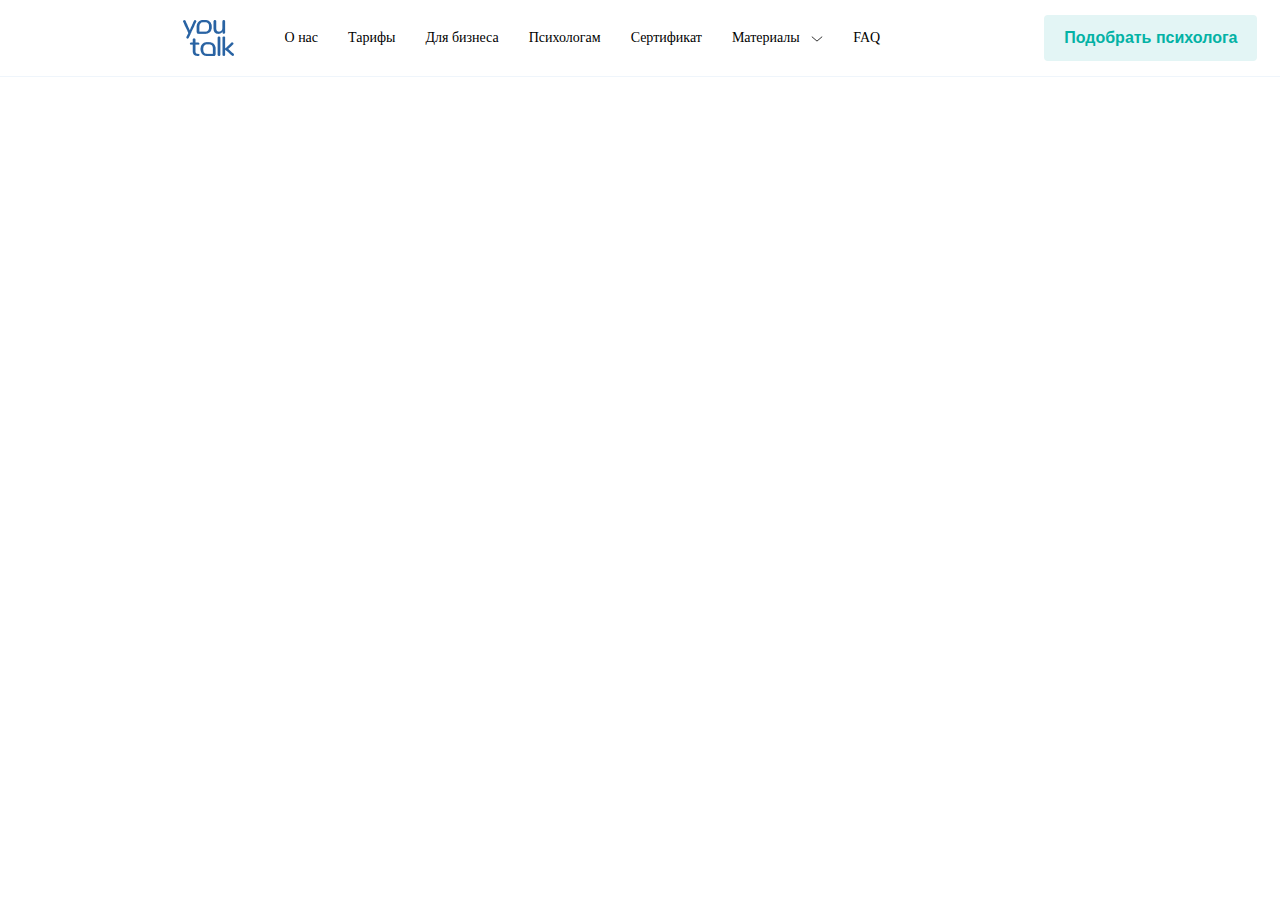
==== YouTalk/main.html @ c2cd1e73 "YouTalk начало" ====
<!DOCTYPE html>
<html lang="ru">
<head>
    <meta charset="utf-8">
    <title>YouTalk</title>
    <link rel="stylesheet" href="./fonts/font.css"  />
    <link href="./css/style.css" rel="stylesheet"/>

</head>
<body>
    <header class="header">
        <img class="header__img" src="images/logo.png">
        <nav class="header__nav">
            <a class="header__link" href="#">О нас</a>
            <a class="header__link" href="#">Тарифы</a>
            <a class="header__link" href="#">Для бизнеса</a>
            <a class="header__link" href="#">Психологам</a>
            <a class="header__link" href="#">Сертификат</a>
            <a class="header__link" href="#">Материалы <img class="header__link_img" src="images/Vector.svg"></a> 
            <a class="header__link" href="#">FAQ</a>
        </nav>
        <button class="header__button">Подобрать психолога</button>
    </header>

    <main class="main">
          
             
    </main>

    <footer class="footer">
        
    </footer>
</body>
</html>
---- YouTalk/css/style.css ----
body{
    margin: 0;
    font-family: Montserrat;
}
.header{
    width: 1440px;
    height: 76px;
    background-color: #ffffff;
    border-bottom: solid 1px #EFF5FB;
    display: flex;
    flex-flow: row nowrap;
    align-items: center;
    justify-content: center;
}
.header__img{
    margin-right: 51px;
    cursor: pointer;
}
.header__nav{
    display: flex;
    flex-flow: row nowrap;
    justify-content: space-between;
    
}
.header__link{
    text-decoration: none;
    color: black;
    font-size: 14px;
    margin-right: 30px;
}
.header__link:nth-last-child(1){
    margin-right: 0px;;
}
.header__link_img{
    margin-left: 8px;
}
.header__button{
    margin-left: 164px;
    text-decoration: none;
    font-size: 16px;
    font-weight: bold;
    border: 0px;
    border-radius: 4px;
    background-color: #E3F5F5;
    color: #03B2A5;
    padding: 14px 20px 14px 20px;
    cursor: pointer;

}


/*iPad Pro 12.9"*/
@media (max-width: 1024px) {
    .header{
        width: 1440px;
    }
    .header__img{
        margin-right: 32px;
    }
    .header__link{
        margin-right: 16px;
    }
    .header__link_img{
        margin-left: 4px;
    }
    .header__button{
        margin-left: 20px;
    }
}

/*iPad mini - 2*/
@media (max-width: 768px) {
    .header{
        width: 768px;
    }
    .header__img{
        margin-right: 32px;
    }
    .header__link{
        margin-right: 16px;
    }
    .header__link_img{
        margin-left: 4px;
    }
    .header__button{
        margin-left: 20px;
    }
}
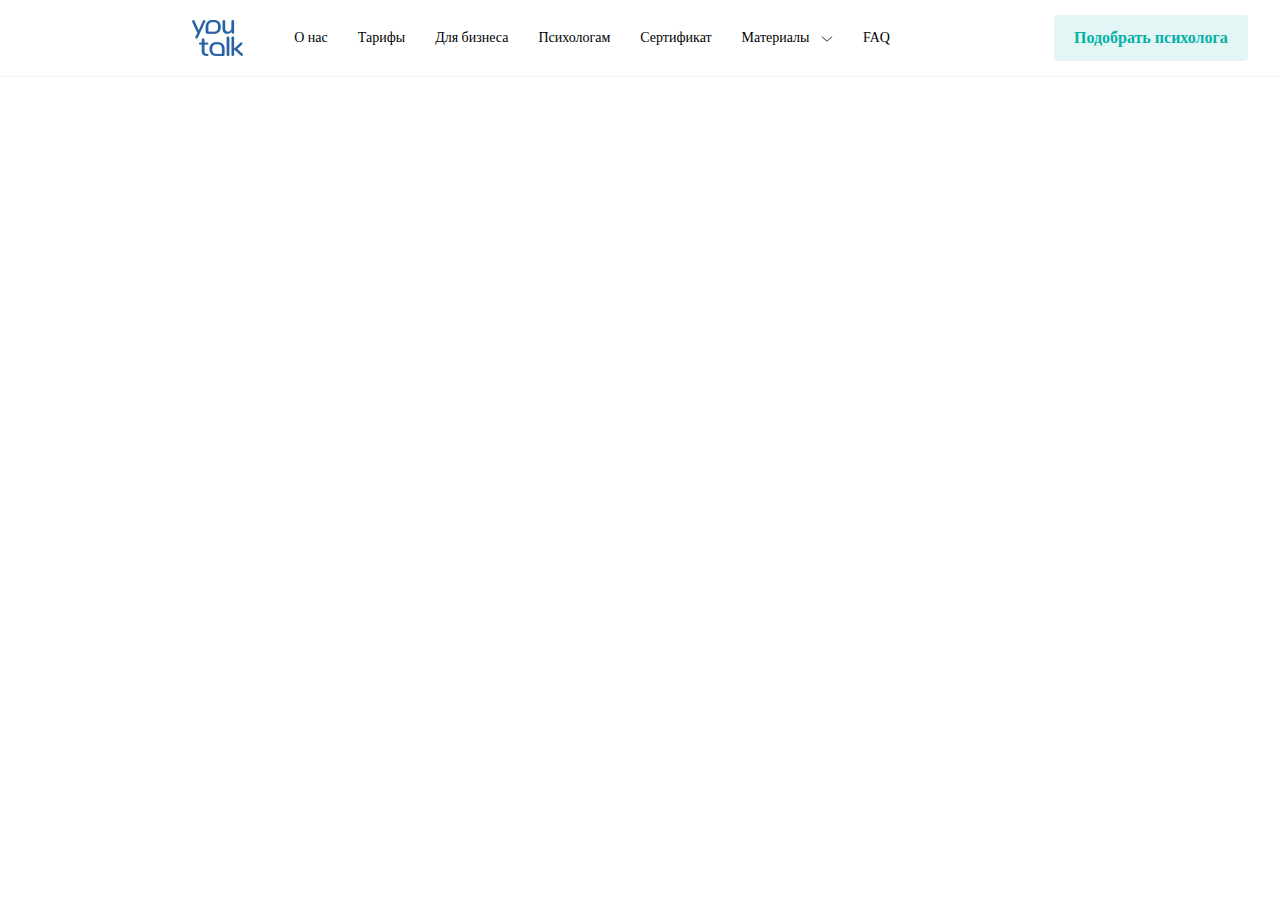
==== commit 278ee193: "Бургер-меню" ====
--- a/YouTalk/main.html
+++ b/YouTalk/main.html
@@ -18,8 +18,10 @@
             <a class="header__link" href="#">Сертификат</a>
             <a class="header__link" href="#">Материалы <img class="header__link_img" src="images/Vector.svg"></a> 
             <a class="header__link" href="#">FAQ</a>
+            
         </nav>
         <button class="header__button">Подобрать психолога</button>
+        <img class="header__burger-menu" src="images/burger-menu.png">
     </header>
 
     <main class="main">
--- a/YouTalk/fonts/font.css
+++ b/YouTalk/fonts/font.css
@@ -0,0 +1,16 @@
+@font-face {
+    font-family: 'Montserrat-Medium';
+    font-style: normal;
+    src: 
+        url("Montserrat-Medium") format("woff2"),
+        url("Montserrat-Medium") format("woff"),
+        url("Montserrat-Medium") format("ttf");
+}
+@font-face {
+    font-family: 'Montserrat-Bold';
+    font-style: normal;
+    src: 
+        url("Montserrat-Bold") format("woff2"),
+        url("Montserrat-Bold") format("woff"),
+        url("Montserrat-Bold") format("ttf");
+}--- a/YouTalk/css/style.css
+++ b/YouTalk/css/style.css
@@ -1,6 +1,5 @@
 body{
     margin: 0;
-    font-family: Montserrat;
 }
 .header{
     width: 1440px;
@@ -20,7 +19,7 @@
     display: flex;
     flex-flow: row nowrap;
     justify-content: space-between;
-    
+    font-family: 'Montserrat-Medium';
 }
 .header__link{
     text-decoration: none;
@@ -45,14 +44,17 @@
     color: #03B2A5;
     padding: 14px 20px 14px 20px;
     cursor: pointer;
-
+    font-family: 'Montserrat-Bold';
+}
+.header__burger-menu{
+    display: none;
 }
 
 
 /*iPad Pro 12.9"*/
 @media (max-width: 1024px) {
     .header{
-        width: 1440px;
+        width: 1024px;
     }
     .header__img{
         margin-right: 32px;
@@ -74,15 +76,19 @@
         width: 768px;
     }
     .header__img{
-        margin-right: 32px;
+        margin-right: 0;
+        margin-left: 20px;
     }
     .header__link{
         margin-right: 16px;
     }
     .header__link_img{
-        margin-left: 4px;
+        display: none;
     }
     .header__button{
-        margin-left: 20px;
+        display: none;
+    }
+    .header__burger-menu{
+        display: flex;
     }
 }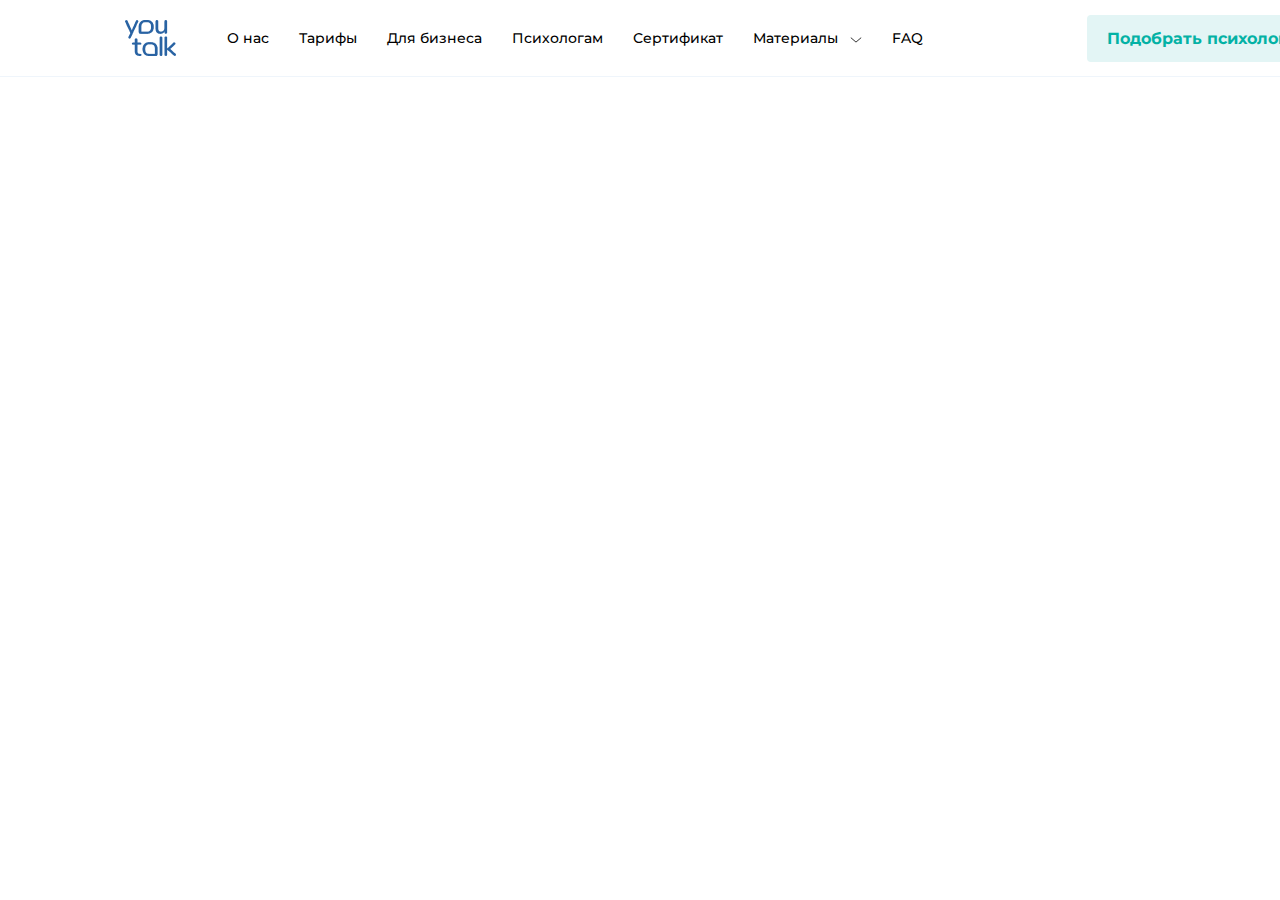
==== commit 22f46b00: "Проблема со шрифтам" ====
--- a/YouTalk/main.html
+++ b/YouTalk/main.html
@@ -3,7 +3,7 @@
 <head>
     <meta charset="utf-8">
     <title>YouTalk</title>
-    <link rel="stylesheet" href="./fonts/font.css"  />
+    <link rel="stylesheet" href="./fonts/font.css" />
     <link href="./css/style.css" rel="stylesheet"/>
 
 </head>
--- a/YouTalk/fonts/font.css
+++ b/YouTalk/fonts/font.css
@@ -1,16 +1,18 @@
 @font-face {
     font-family: 'Montserrat-Medium';
     font-style: normal;
-    src: 
-        url("Montserrat-Medium") format("woff2"),
-        url("Montserrat-Medium") format("woff"),
-        url("Montserrat-Medium") format("ttf");
+    font-weight: 400;
+    src: local("Montserrat"),
+        url("/YouTalk/fonts/Montserrat-Medium.woff2") format("woff2"),
+        url("/YouTalk/fonts/Montserrat-Medium.woff") format("woff"),
+        url("/YouTalk/fonts/Montserrat-Medium.ttf") format("ttf");
 }
 @font-face {
     font-family: 'Montserrat-Bold';
     font-style: normal;
-    src: 
-        url("Montserrat-Bold") format("woff2"),
-        url("Montserrat-Bold") format("woff"),
-        url("Montserrat-Bold") format("ttf");
+    font-weight: 700;
+    src: local("Montserrat"),
+        url("/YouTalk/fonts/Montserrat-Bold.woff2") format("woff2"),
+        url("/YouTalk/fonts/Montserrat-Bold.woff") format("woff"),
+        url("/YouTalk/fonts/Montserrat-Bold.ttf") format("ttf");
 }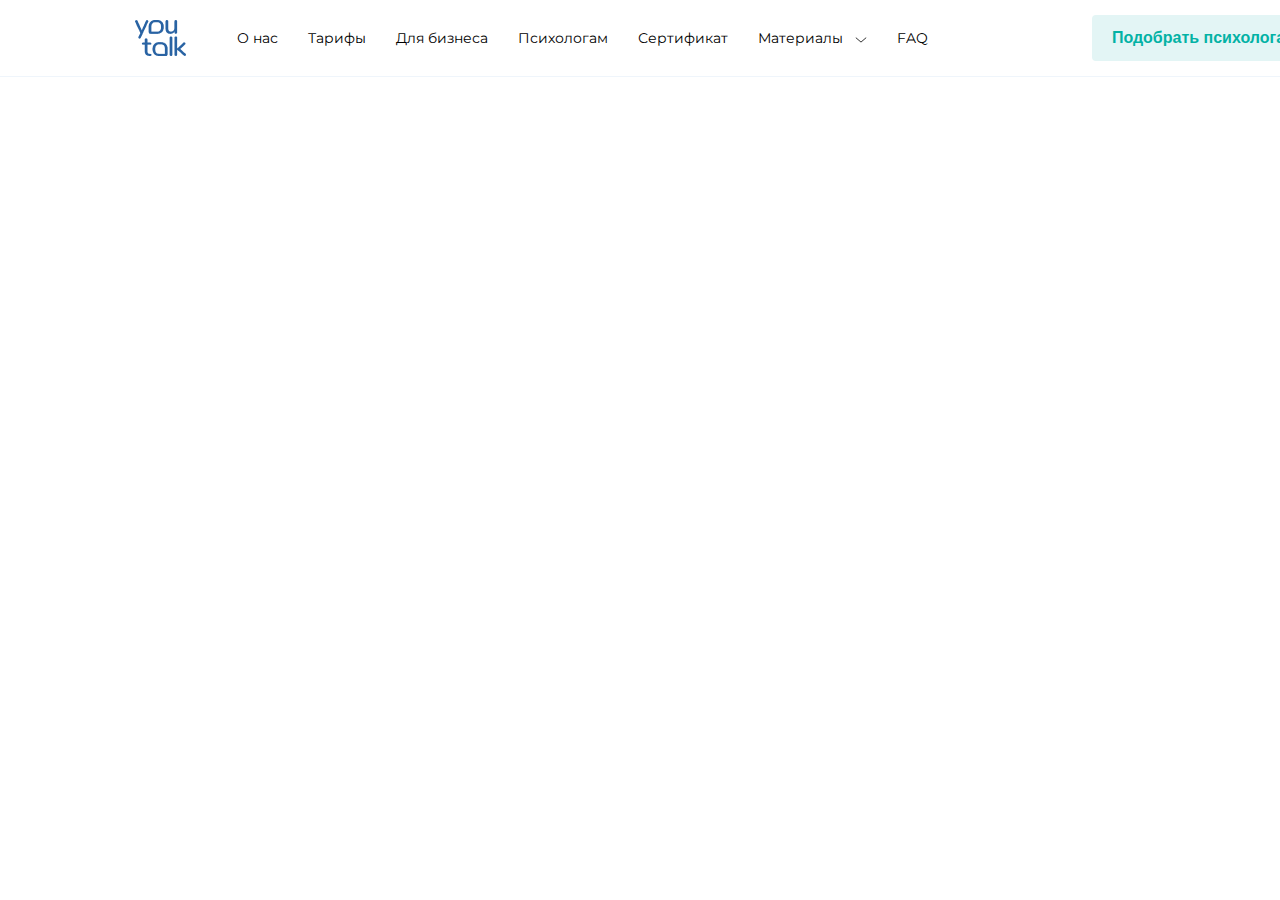
==== commit 02077ded: "Проблема со шрифтами решена" ====
--- a/YouTalk/main.html
+++ b/YouTalk/main.html
@@ -3,8 +3,12 @@
 <head>
     <meta charset="utf-8">
     <title>YouTalk</title>
-    <link rel="stylesheet" href="./fonts/font.css" />
+    <!-- <link rel="stylesheet" href="./fonts/font.css" />--> 
     <link href="./css/style.css" rel="stylesheet"/>
+
+    <link rel="preconnect" href="https://fonts.googleapis.com">
+    <link rel="preconnect" href="https://fonts.gstatic.com" crossorigin>
+    <link href="https://fonts.googleapis.com/css2?family=Montserrat:wght@500;700&display=swap" rel="stylesheet">
 
 </head>
 <body>
--- a/YouTalk/css/style.css
+++ b/YouTalk/css/style.css
@@ -1,5 +1,6 @@
 body{
     margin: 0;
+    font-family: 'Montserrat';
 }
 .header{
     width: 1440px;
@@ -19,7 +20,6 @@
     display: flex;
     flex-flow: row nowrap;
     justify-content: space-between;
-    font-family: 'Montserrat-Medium';
 }
 .header__link{
     text-decoration: none;
@@ -44,7 +44,7 @@
     color: #03B2A5;
     padding: 14px 20px 14px 20px;
     cursor: pointer;
-    font-family: 'Montserrat-Bold';
+   
 }
 .header__burger-menu{
     display: none;
@@ -75,14 +75,7 @@
     .header{
         width: 768px;
     }
-    .header__img{
-        margin-right: 0;
-        margin-left: 20px;
-    }
-    .header__link{
-        margin-right: 16px;
-    }
-    .header__link_img{
+    .header__nav{
         display: none;
     }
     .header__button{
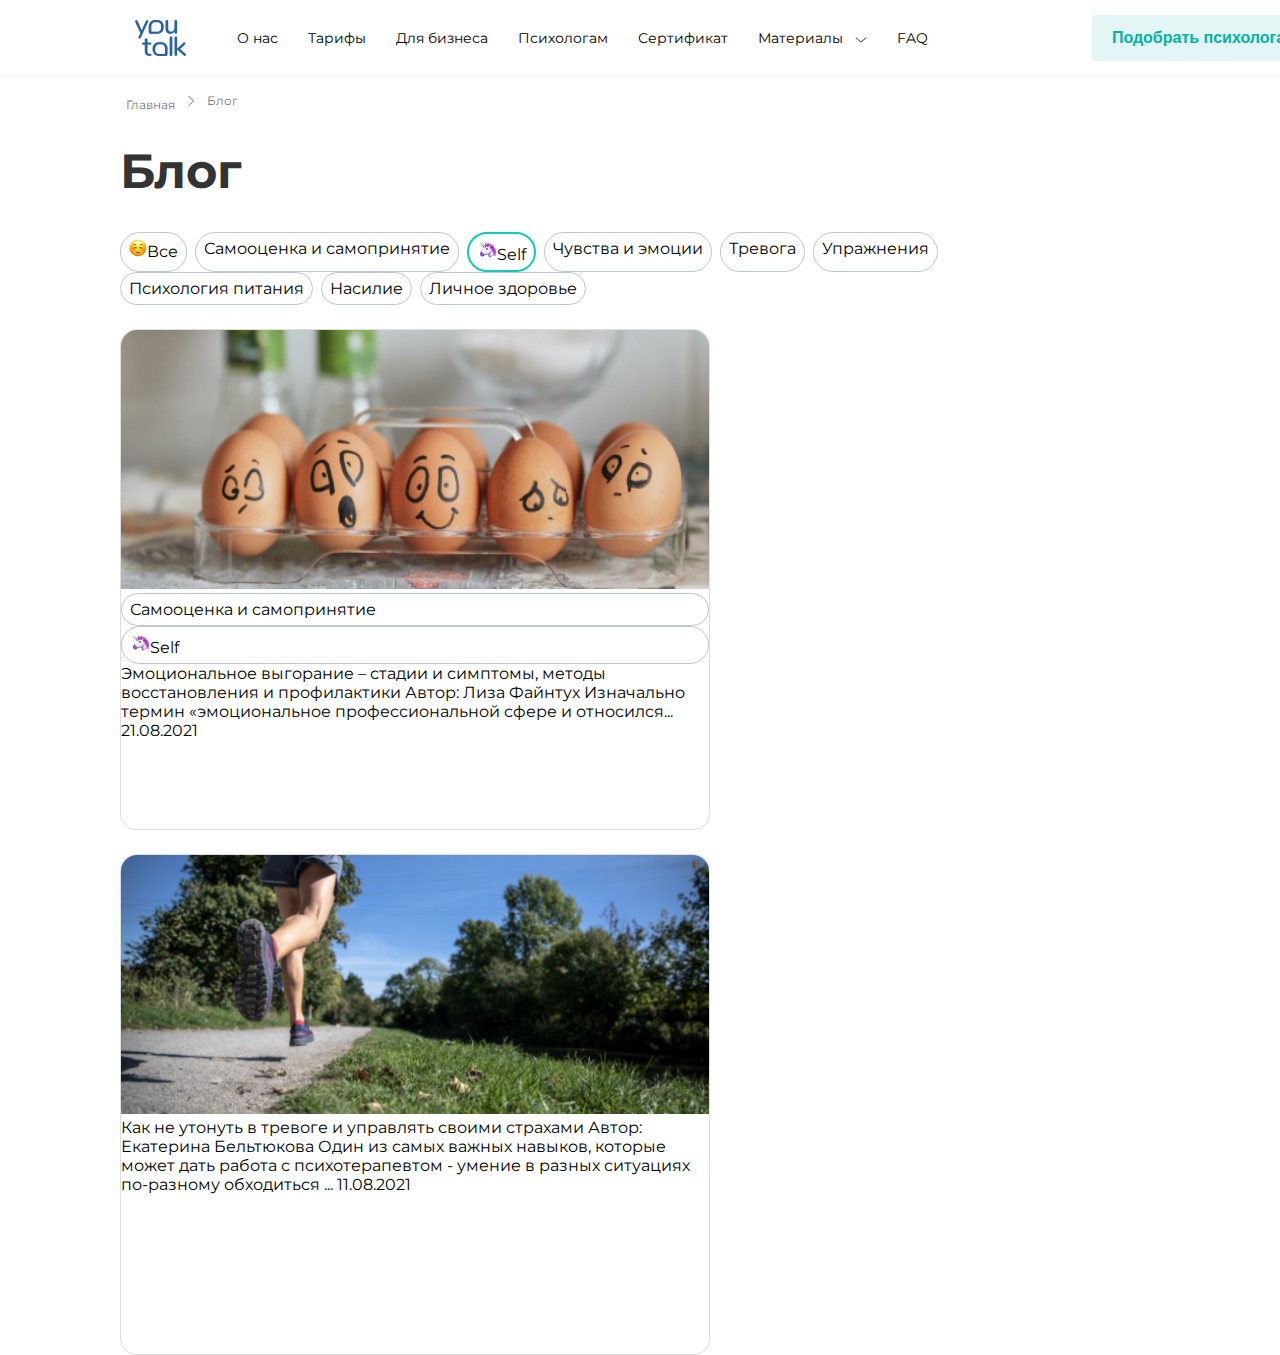
==== commit 83f843ca: "Добавил "хлебные крошки", фильтры и начала карточки" ====
--- a/YouTalk/main.html
+++ b/YouTalk/main.html
@@ -2,6 +2,7 @@
 <html lang="ru">
 <head>
     <meta charset="utf-8">
+    <meta name="viewport" content="width=device-width, height=device-height, initial-scale=1.0, user-scalable=0, minimum-scale=1.0, maximum-scale=1.0">
     <title>YouTalk</title>
     <!-- <link rel="stylesheet" href="./fonts/font.css" />--> 
     <link href="./css/style.css" rel="stylesheet"/>
@@ -29,7 +30,44 @@
     </header>
 
     <main class="main">
-          
+       
+        <div class="main__nav"> 
+            <a class="main__link" href="#">Главная<img class="header__link_img" src="images/arrow-right.svg"></a> 
+            <a class="main__link" href="#">Блог</a>
+       </div>
+
+       <div class="main__title">Блог</div>
+       
+       <div class="main__filters">
+            <div class="main__filters_item"><img src="images/smile.png">Все</div>
+            <div class="main__filters_item">Самооценка и самопринятие</div>
+            <div class="main__filters_item"><img src="images/unicorn.png">Self</div>
+            <div class="main__filters_item">Чувства и эмоции</div>
+            <div class="main__filters_item">Тревога</div>
+            <div class="main__filters_item">Упражнения</div>
+            <div class="main__filters_item">Психология питания</div>
+            <div class="main__filters_item">Насилие</div>
+            <div class="main__filters_item">Личное здоровье</div>
+       </div>
+
+       <div class="main__wrap">
+            <div class="main__card">
+                <img src="images/eggs.png">
+                <div class="main__card_filter">Самооценка и самопринятие</div>
+                <div class="main__card_filter"><img src="images/unicorn.png">Self</div>
+                Эмоциональное выгорание – стадии и симптомы, методы восстановления и профилактики
+                Автор: Лиза Файнтух
+                Изначально термин «эмоциональное профессиональной сфере и относился...
+                21.08.2021
+            </div>
+            <div class="main__card">
+                <img src="images/run.png">
+                Как не утонуть в тревоге и управлять своими страхами
+                Автор: Екатерина Бельтюкова
+                Один из самых важных навыков, которые может дать работа с психотерапевтом - умение в разных ситуациях по-разному обходиться ...
+                11.08.2021
+            </div>
+       </div>
              
     </main>
 
--- a/YouTalk/css/style.css
+++ b/YouTalk/css/style.css
@@ -49,7 +49,70 @@
 .header__burger-menu{
     display: none;
 }
-
+.main{
+    display: flex;
+    flex-flow: column wrap;
+}
+.main__nav{
+    display: flex;
+    flex-flow: row nowrap;
+    margin-left: 126px;
+    margin-top: 16px;
+}
+.main__link{
+    text-decoration: none;
+    color: rgba(51, 51, 51, 0.7);
+    font-size: 12px;
+    margin-right: 8px;
+}
+.main__title{
+    color: #333333;
+    font-weight: bold;
+    font-size: 48px;
+    margin-left: 120px;
+    margin-top: 30px;
+}
+.main__filters{
+    display: flex;
+    flex-flow: row wrap;
+    margin-left: 120px;
+    margin-right: 140px;
+    margin-top: 32px;
+}
+.main__filters_item{
+    border: solid 1px #C1C5CD;
+    border-radius: 24px;
+    padding: 6px 8px 6px 8px;
+    margin-right: 8px;
+}
+.main__filters_item:nth-child(3){
+    border: solid 2px #16C8BB;
+}
+.main__wrap{
+    display: flex;
+    flex-flow: row wrap;
+    margin-left: 120px;
+    margin-right: 120px;
+    justify-content:space-between;
+}
+.main__card{
+    height: 499px;
+    width: 588px;
+    border-radius: 16px;
+    border: solid 1px #DEDEDE;
+    margin-top: 24px;
+}
+.main__card img{
+    border-radius: 16px 16px 0px 0px;
+}
+.main__card_filter{
+    
+    top: 8px;
+    background-color: rgba(255, 255, 255, 0.7);
+    border: solid 1px #C1C5CD;
+    border-radius: 24px;
+    padding: 6px 8px 6px 8px;
+}
 
 /*iPad Pro 12.9"*/
 @media (max-width: 1024px) {
@@ -71,7 +134,7 @@
 }
 
 /*iPad mini - 2*/
-@media (max-width: 768px) {
+@media only screen and (max-width: 768px) {
     .header{
         width: 768px;
     }
@@ -83,5 +146,42 @@
     }
     .header__burger-menu{
         display: flex;
+        position: absolute;
+        right: 20px;
+    }
+    .header__img{
+        margin-right: 0px;
+        position: absolute;
+        left: 20px;
+    }
+}
+
+/*iPhone 11 Pro Max - 2*/
+@media only screen and (max-width: 414px) {
+    .header{
+        width: 414px;
+        height: 72px;
+    }
+    .header__burger-menu{
+        right: 24px;
+    }
+    .header__img{
+        left: 24px;
+        width: 48px;
+        height: 34px;
+    }
+}
+
+/*iPhone SE*/
+@media only screen and (max-width: 320px) {
+    .header{
+        width: 320px;
+        height: 56px;
+    }
+    .header__burger-menu{
+        right: 8px;
+    }
+    .header__img{
+        left: 16px;
     }
 }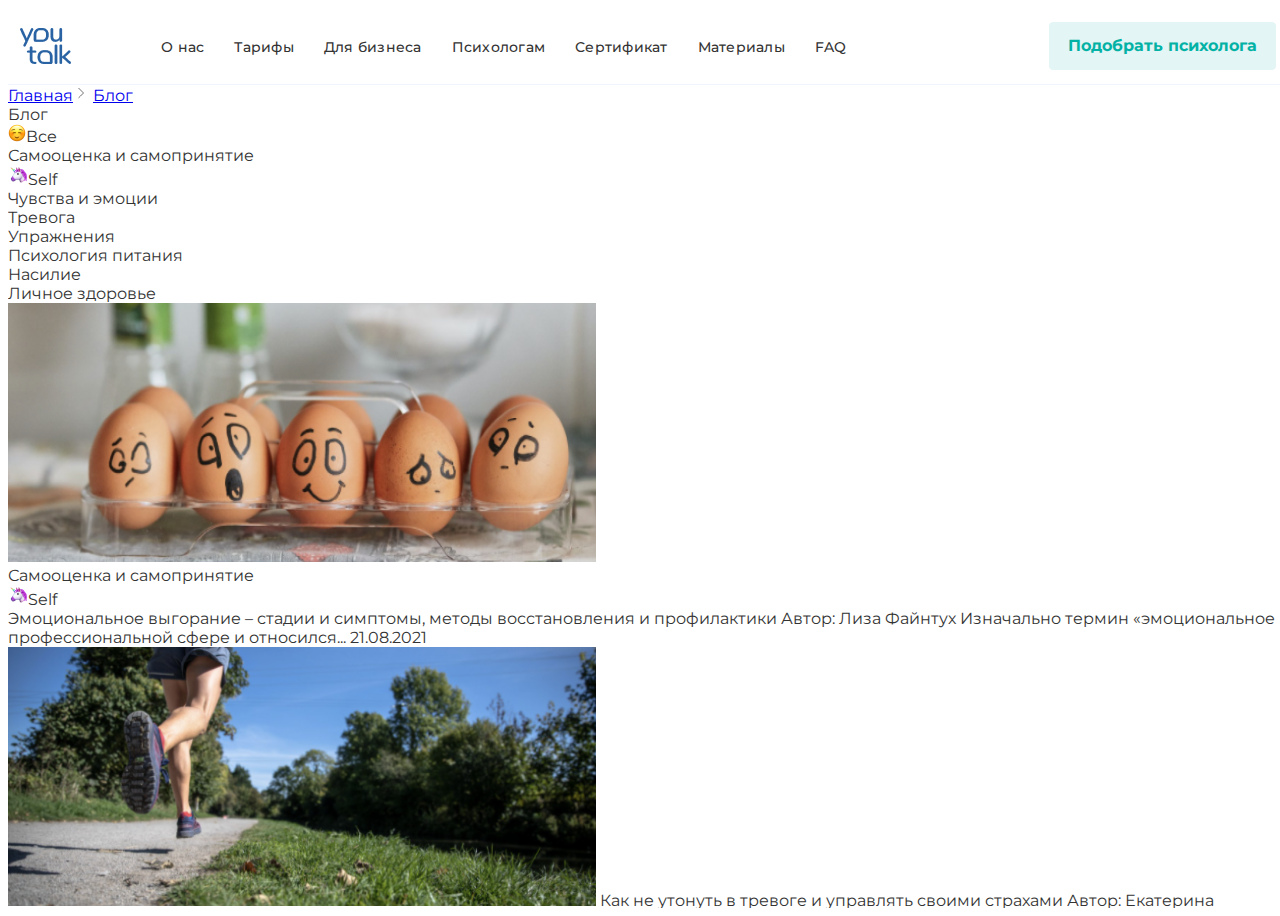
==== commit 869b6d02: "Как на сайте" ====
--- a/YouTalk/main.html
+++ b/YouTalk/main.html
@@ -13,66 +13,112 @@
 
 </head>
 <body>
-    <header class="header">
-        <img class="header__img" src="images/logo.png">
-        <nav class="header__nav">
-            <a class="header__link" href="#">О нас</a>
-            <a class="header__link" href="#">Тарифы</a>
-            <a class="header__link" href="#">Для бизнеса</a>
-            <a class="header__link" href="#">Психологам</a>
-            <a class="header__link" href="#">Сертификат</a>
-            <a class="header__link" href="#">Материалы <img class="header__link_img" src="images/Vector.svg"></a> 
-            <a class="header__link" href="#">FAQ</a>
+    <div class="root">
+        <header class="root__header">
+            <div class="root__container">
+                <div class="root__row">
+                    <div class="root__designer-col">
+                        <div class="root__header_wrap">
+                            <a class="root__header_logo" href="#">
+                                <img class="header__img" src="images/logo.png">
+                            </a>
+                            <nav class="root__header_nav">
+                                <ul class="root__header_nav_list">
+                                    <li class="root__header_nav_list_item">
+                                        <a href="#">О нас</a>
+                                    </li>
+                                    <li class="root__header_nav_list_item">
+                                        <a href="#">Тарифы</a>
+                                    </li>
+                                    <li class="root__header_nav_list_item">
+                                        <a href="#">Для бизнеса</a>
+                                    </li>
+                                    <li class="root__header_nav_list_item">
+                                        <a href="#">Психологам</a>
+                                    </li>
+                                    <li class="root__header_nav_list_item">
+                                        <a href="#">Сертификат</a>
+                                    </li>
+                                    <li class="root__header_nav_list_item">
+                                        <a href="#">Материалы</a>
+                                    </li>
+                                    <li class="root__header_nav_list_item">
+                                        <a href="#">FAQ</a>
+                                    </li>
+                                </ul>
+                                <div class="root__header_button">
+                                    <a class="root__header_button_link">
+                                        Подобрать психолога
+                                    </a>
+                                </div>
+                            </nav>
+                        </div>
+                    </div>
+                </div>
+            </div>
+        </header>   
             
-        </nav>
-        <button class="header__button">Подобрать психолога</button>
-        <img class="header__burger-menu" src="images/burger-menu.png">
-    </header>
+            
+            <!--<img class="header__img" src="images/logo.png">
+            <nav class="header__nav">
+                <a class="header__link" href="#">О нас</a>
+                <a class="header__link" href="#">Тарифы</a>
+                <a class="header__link" href="#">Для бизнеса</a>
+                <a class="header__link" href="#">Психологам</a>
+                <a class="header__link" href="#">Сертификат</a>
+                <a class="header__link" href="#">Материалы <img class="header__link_img" src="images/Vector.svg"></a> 
+                <a class="header__link" href="#">FAQ</a>
+            </nav>
+            <button class="header__button">Подобрать психолога</button>
+            <img class="header__burger-menu" src="images/burger-menu.png">-->
+        </header>
 
-    <main class="main">
-       
-        <div class="main__nav"> 
-            <a class="main__link" href="#">Главная<img class="header__link_img" src="images/arrow-right.svg"></a> 
-            <a class="main__link" href="#">Блог</a>
-       </div>
+        <main class="main">
+        
+            <div class="main__nav"> 
+                <a class="main__link" href="#">Главная<img class="header__link_img" src="images/arrow-right.svg"></a> 
+                <a class="main__link" href="#">Блог</a>
+        </div>
 
-       <div class="main__title">Блог</div>
-       
-       <div class="main__filters">
-            <div class="main__filters_item"><img src="images/smile.png">Все</div>
-            <div class="main__filters_item">Самооценка и самопринятие</div>
-            <div class="main__filters_item"><img src="images/unicorn.png">Self</div>
-            <div class="main__filters_item">Чувства и эмоции</div>
-            <div class="main__filters_item">Тревога</div>
-            <div class="main__filters_item">Упражнения</div>
-            <div class="main__filters_item">Психология питания</div>
-            <div class="main__filters_item">Насилие</div>
-            <div class="main__filters_item">Личное здоровье</div>
-       </div>
+        <div class="main__title">Блог</div>
+        
+        <div class="main__filters">
+                <div class="main__filters_item"><img src="images/smile.png">Все</div>
+                <div class="main__filters_item">Самооценка и самопринятие</div>
+                <div class="main__filters_item"><img src="images/unicorn.png">Self</div>
+                <div class="main__filters_item">Чувства и эмоции</div>
+                <div class="main__filters_item">Тревога</div>
+                <div class="main__filters_item">Упражнения</div>
+                <div class="main__filters_item">Психология питания</div>
+                <div class="main__filters_item">Насилие</div>
+                <div class="main__filters_item">Личное здоровье</div>
+        </div>
 
-       <div class="main__wrap">
-            <div class="main__card">
-                <img src="images/eggs.png">
-                <div class="main__card_filter">Самооценка и самопринятие</div>
-                <div class="main__card_filter"><img src="images/unicorn.png">Self</div>
-                Эмоциональное выгорание – стадии и симптомы, методы восстановления и профилактики
-                Автор: Лиза Файнтух
-                Изначально термин «эмоциональное профессиональной сфере и относился...
-                21.08.2021
-            </div>
-            <div class="main__card">
-                <img src="images/run.png">
-                Как не утонуть в тревоге и управлять своими страхами
-                Автор: Екатерина Бельтюкова
-                Один из самых важных навыков, которые может дать работа с психотерапевтом - умение в разных ситуациях по-разному обходиться ...
-                11.08.2021
-            </div>
-       </div>
-             
-    </main>
+        <div class="main__wrap">
+                <div class="main__card">
+                    <img src="images/eggs.png">
+                    <div class="main__card_filter">Самооценка и самопринятие</div>
+                    <div class="main__card_filter"><img src="images/unicorn.png">Self</div>
+                    Эмоциональное выгорание – стадии и симптомы, методы восстановления и профилактики
+                    Автор: Лиза Файнтух
+                    Изначально термин «эмоциональное профессиональной сфере и относился...
+                    21.08.2021
+                </div>
+                <div class="main__card">
+                    <img src="images/run.png">
+                    Как не утонуть в тревоге и управлять своими страхами
+                    Автор: Екатерина Бельтюкова
+                    Один из самых важных навыков, которые может дать работа с психотерапевтом - умение в разных ситуациях по-разному обходиться ...
+                    11.08.2021
+                </div>
+        </div>
+                
+        </main>
 
-    <footer class="footer">
-        
-    </footer>
+        <footer class="footer">
+            
+        </footer>
+    </div>
+    
 </body>
 </html>--- a/YouTalk/css/style.css
+++ b/YouTalk/css/style.css
@@ -1,18 +1,139 @@
+*{
+    box-sizing: border-box;
+}
 body{
-    margin: 0;
-    font-family: 'Montserrat';
-}
-.header{
-    width: 1440px;
-    height: 76px;
+    font-family: 'Montserrat',sans-serif;
+    position: relative;
+    color: #333;
+    font-weight: 400;
+    text-align: left;
+}
+.root{
+    height: calc(var(--vh, 1vh)*100);
+    overflow-x: hidden;
+    overflow-y: auto;
+    position: relative;
+    width: 100vw;
+    display: block;
+}
+.root__header{
     background-color: #ffffff;
     border-bottom: solid 1px #EFF5FB;
-    display: flex;
-    flex-flow: row nowrap;
-    align-items: center;
+    display: block;
+    padding: 14px 0;
+}
+.root__container{
+    margin-left: auto;
+    margin-right: auto;
+    padding-left: 12px;
+    padding-right: 12px;
+    width: 100%;
+}
+@media (min-width: 1440px) {
+    .root__container{
+        max-width: 1224px;
+    }
+}
+
+.root__row{
+    display: flex;
+    flex-wrap: wrap;
+    margin-left: -12px;
+    margin-right: -12px;
+}
+.root__designer-col{
+    flex: 0 0 100%;
+    max-width: 100%;
+    padding-left: 12px;
+    padding-right: 12px;
+    position: relative;
+    width: 100%;
+    display: block;
+}
+.root__header_wrap{
+    align-items: center;
+    display: flex;
+    height: 48px;
+}
+.root__header_logo{
+    display: inline-block;
+    height: 36px;
+    margin-right: 50px;
+    min-width: 51px;
+    position: relative;
+    width: 51px;
+    z-index: 1;
+    cursor: pointer;
+    color: #2963a3;
+    text-decoration: none;
+    background-color: transparent;
+}
+.root__header_logo img{
+    display: inline-block;
+    height: auto;
+    vertical-align: middle;
+    border-style: none;
+}
+.root__header_nav{
+    align-items: center;
+    display: flex;
+    justify-content: space-between;
+    transition: opacity .3s ease,transform .2s ease;
+    width: 100%;
+}
+.root__header_nav_list{
+    align-items: center;
+    display: flex;
+    height: 16px;
+    position: relative;
+    z-index: 2;
+    list-style-type: none;
+}
+.root__header_nav_list_item{
+    display: inline-block;
+    margin-right: 30px;
+
+}
+.root__header_nav_list_item a{
+    color: #333;
+    display: inline-block;
+    font-family: Montserrat,sans-serif;
+    font-size: 14px;
+    font-weight: 500;
+    letter-spacing: .25px;
+    line-height: 16px;
+    text-decoration: none;
+    transition: color .2s ease,background-color .2s ease;
+    cursor: pointer;
+    background-color: transparent;
+}
+.root__header_button{
+    display: flex;
+    flex-direction: row;
+    -webkit-box-align: center;
+    align-items: center;
+    gap: 12px;
+}
+.root__header_button_link{
+    align-items: center;
+    background: #e3f5f5;
+    border: 1px solid #e3f5f5;
+    border-radius: 4px;
+    color: #03b2a5;
+    cursor: pointer;
+    display: inline-flex;
+    font-size: 16px;
+    font-weight: 700;
     justify-content: center;
-}
-.header__img{
+    line-height: 20px;
+    overflow: hidden;
+    padding: 13px 18px;
+    position: relative;
+    text-align: center;
+    text-decoration: none;
+    transition: background-color .2s ease,border-color .2s ease,color .2s ease;
+}
+/*.header__img{
     margin-right: 51px;
     cursor: pointer;
 }
@@ -60,10 +181,14 @@
     margin-top: 16px;
 }
 .main__link{
+    display: flex;
     text-decoration: none;
     color: rgba(51, 51, 51, 0.7);
     font-size: 12px;
     margin-right: 8px;
+}
+.main__link img{
+    margin-left: 4px;
 }
 .main__title{
     color: #333333;
@@ -80,6 +205,7 @@
     margin-top: 32px;
 }
 .main__filters_item{
+    display: flex;
     border: solid 1px #C1C5CD;
     border-radius: 24px;
     padding: 6px 8px 6px 8px;
@@ -114,8 +240,15 @@
     padding: 6px 8px 6px 8px;
 }
 
+
+.footer{
+    height: 302px;
+    width: 1440px;
+    background-color: #2963A3;
+}
+*/
 /*iPad Pro 12.9"*/
-@media (max-width: 1024px) {
+/*@media (max-width: 1024px) {
     .header{
         width: 1024px;
     }
@@ -132,9 +265,9 @@
         margin-left: 20px;
     }
 }
-
+*/
 /*iPad mini - 2*/
-@media only screen and (max-width: 768px) {
+/*@media only screen and (max-width: 768px) {
     .header{
         width: 768px;
     }
@@ -155,9 +288,9 @@
         left: 20px;
     }
 }
-
+*/
 /*iPhone 11 Pro Max - 2*/
-@media only screen and (max-width: 414px) {
+/*@media only screen and (max-width: 414px) {
     .header{
         width: 414px;
         height: 72px;
@@ -171,9 +304,9 @@
         height: 34px;
     }
 }
-
+*/
 /*iPhone SE*/
-@media only screen and (max-width: 320px) {
+/*@media only screen and (max-width: 320px) {
     .header{
         width: 320px;
         height: 56px;
@@ -184,4 +317,4 @@
     .header__img{
         left: 16px;
     }
-}+}*/